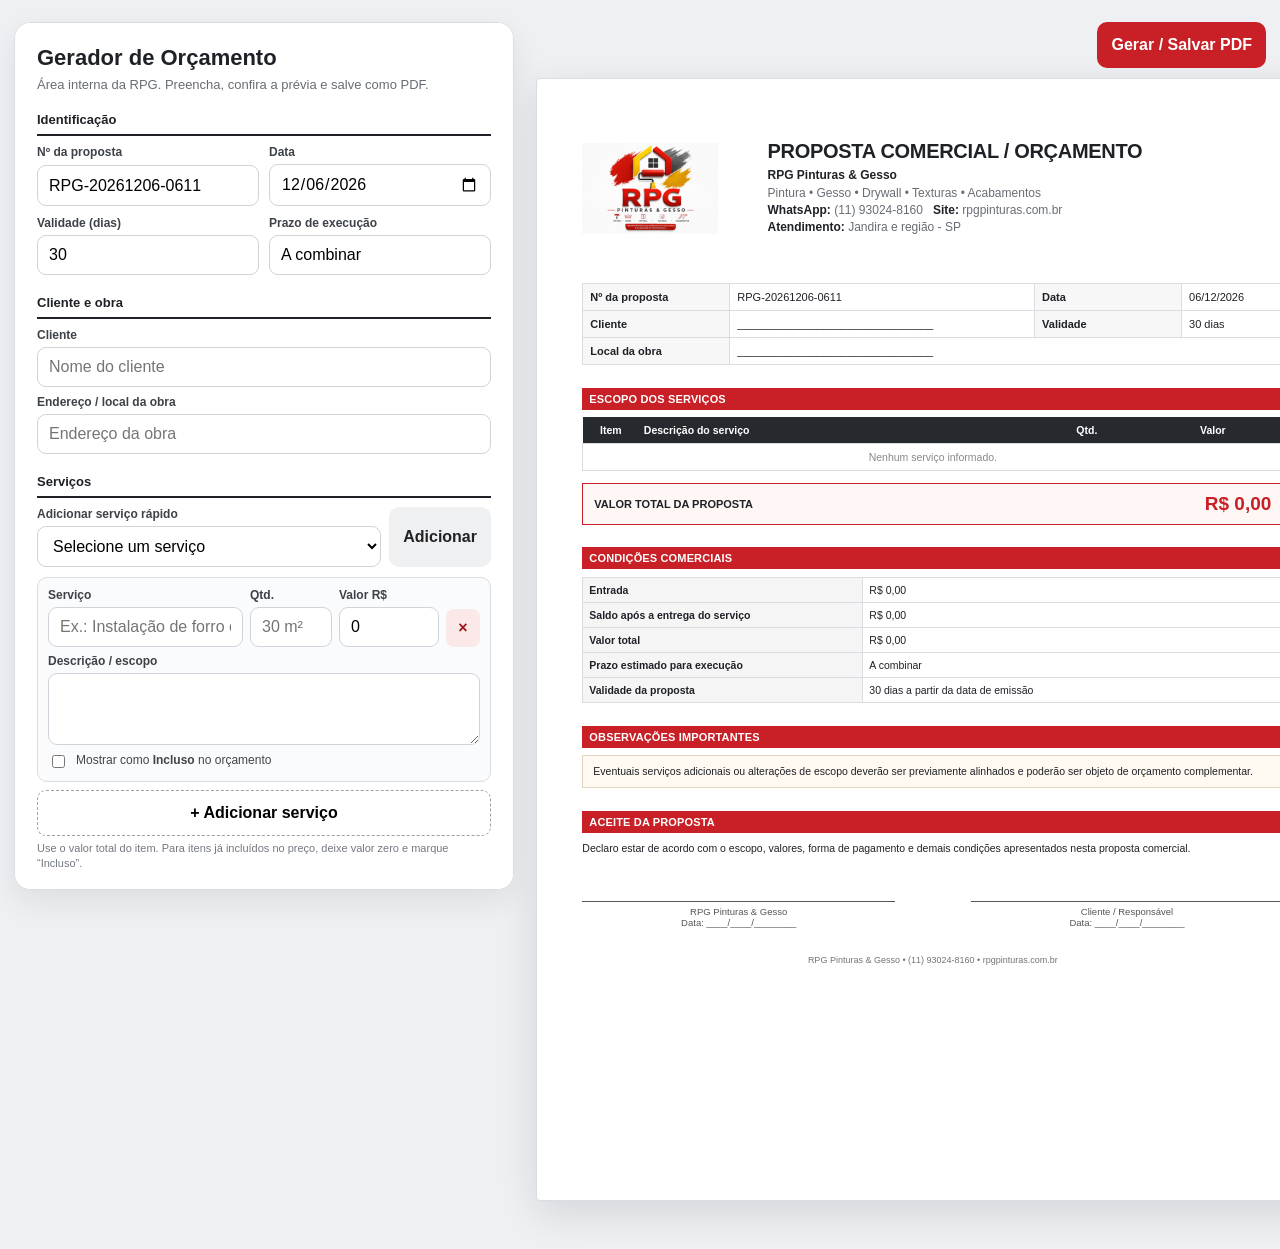
==== orcamento/index.html @ 657b467a "Add files via upload" ====
<!doctype html>
<html lang="pt-BR">
<head>
  <meta charset="utf-8" />
  <meta name="viewport" content="width=device-width, initial-scale=1" />
  <meta name="robots" content="noindex,nofollow,noarchive" />
  <meta name="theme-color" content="#111317" />
  <title>Gerador de Orçamento | RPG Pinturas & Gesso</title>
  <style>
    :root{--ink:#1e2126;--muted:#686d75;--line:#d9dde2;--soft:#f4f5f7;--red:#c82026;--red2:#a9161b;--paper:#fff;--bg:#eef0f3;--ok:#197542}
    *{box-sizing:border-box}body{margin:0;font-family:Arial,Helvetica,sans-serif;color:var(--ink);background:var(--bg)}
    button,input,textarea,select{font:inherit}input,select,textarea{font-size:16px}.app{width:min(1450px,calc(100% - 28px));margin:22px auto 48px;display:grid;grid-template-columns:minmax(360px,500px) minmax(620px,1fr);gap:22px;align-items:start}
    .panel,.paper{background:#fff;border:1px solid var(--line);border-radius:16px;box-shadow:0 12px 32px rgba(24,28,33,.08)}
    .panel{padding:22px;position:sticky;top:16px;max-height:calc(100vh - 32px);overflow:auto}.panel h1{font-size:22px;margin:0}.panel .subtitle{color:var(--muted);font-size:13px;margin:6px 0 18px}.section-title{font-weight:800;font-size:13px;margin:20px 0 9px;padding-bottom:7px;border-bottom:2px solid var(--ink)}
    .grid2{display:grid;grid-template-columns:1fr 1fr;gap:10px}.grid3{display:grid;grid-template-columns:1fr 1fr 1fr;gap:10px}.field{display:grid;gap:5px}.field label{font-size:12px;font-weight:800;color:#3d4248}.field input[readonly]{background:#f1f3f5;color:#4b5563;font-weight:800}.field input,.field textarea,.field select{width:100%;border:1px solid #cfd4da;border-radius:9px;padding:10px 11px;background:#fff;outline:none}.field input:focus,.field textarea:focus,.field select:focus{border-color:#8b9199;box-shadow:0 0 0 3px rgba(50,55,60,.08)}textarea{resize:vertical;min-height:72px}
    .service-editor{display:grid;gap:9px}.service-row{border:1px solid var(--line);border-radius:10px;padding:10px;background:#fafbfc}.service-top{display:grid;grid-template-columns:1fr 82px 100px 34px;gap:7px;align-items:end}.service-desc{margin-top:7px}.icon-btn{border:0;background:#fbe9ea;color:#9f151a;width:34px;height:38px;border-radius:8px;font-weight:900;cursor:pointer}.add-btn{margin-top:8px;border:1px dashed #9ba0a6;background:#fff;border-radius:9px;padding:12px;width:100%;min-height:46px;cursor:pointer;font-weight:800}.quick-service{display:grid;grid-template-columns:1fr auto;gap:8px;margin-bottom:10px}.quick-service .btn{min-height:46px}.check{display:flex;gap:8px;align-items:flex-start;margin-top:8px;font-size:12px;color:#444}.check input{margin-top:2px}
    .actions{display:grid;grid-template-columns:1fr 1fr;gap:8px;margin-top:18px}.btn{border:0;border-radius:10px;padding:12px 14px;min-height:46px;font-weight:800;cursor:pointer}.btn-primary{background:var(--red);color:#fff}.btn-secondary{background:#22262b;color:#fff}.btn-light{background:#eef0f2;color:#222}.btn:hover{filter:brightness(.96)}.status{font-size:12px;color:var(--ok);font-weight:700;margin-top:8px;min-height:16px}
    .paper-wrap{min-width:0}.paper-actions{display:flex;justify-content:flex-end;gap:8px;margin-bottom:10px;flex-wrap:wrap}.paper{width:210mm;min-height:297mm;margin:auto;padding:11mm 12mm 9mm;background:var(--paper);border-radius:4px;box-shadow:0 12px 38px rgba(24,28,33,.12);overflow:hidden}
    .quote-header{display:grid;grid-template-columns:42mm 1fr;gap:7mm;align-items:center}.quote-logo{width:36mm;height:36mm;object-fit:contain}.quote-title{font-size:20px;font-weight:900;letter-spacing:-.3px}.quote-company{font-size:12px;color:var(--muted);line-height:1.45;margin-top:4px}.quote-company b{color:var(--ink)}
    .meta{width:100%;border-collapse:collapse;margin-top:7mm;font-size:11px}.meta td{border:1px solid var(--line);padding:7px}.meta .label{font-weight:800;background:#f7f7f8;width:21%}
    .bar{background:var(--red);color:#fff;font-weight:900;font-size:11px;letter-spacing:.15px;padding:5px 7px;margin:6mm 0 2mm}.services{width:100%;border-collapse:collapse;font-size:10.5px}.services th{background:#26292d;color:#fff;padding:7px 5px;text-align:left}.services td{border:1px solid var(--line);padding:7px 5px;vertical-align:top}.services td:nth-child(1),.services th:nth-child(1){width:8%;text-align:center}.services td:nth-child(3),.services th:nth-child(3){width:16%;text-align:center}.services td:nth-child(4),.services th:nth-child(4){width:20%;text-align:center}.service-name{font-weight:800}.service-note{color:#50555c;margin-top:2px;line-height:1.35}.total-box{display:grid;grid-template-columns:1fr auto;align-items:center;margin-top:3mm;border:1.5px solid var(--red);background:#fff6f6;padding:9px 11px}.total-label{font-size:11px;font-weight:900}.total-value{font-size:19px;font-weight:900;color:var(--red)}
    .conditions{width:100%;border-collapse:collapse;font-size:10.5px}.conditions td{border:1px solid var(--line);padding:6px}.conditions td:first-child{font-weight:800;background:#f5f5f6;width:40%}.notice{border:1px solid #e4d5c0;background:#fff9f1;padding:8px 10px;font-size:10.5px;line-height:1.45}.notice p{margin:0 0 5px}.notice p:last-child{margin:0}.accept{font-size:10.5px;line-height:1.45}.signatures{display:grid;grid-template-columns:1fr 1fr;gap:20mm;margin-top:12mm;text-align:center;font-size:9.5px;color:#555}.sig-line{border-top:1px solid #555;padding-top:4px}.quote-footer{text-align:center;color:#70747a;font-size:9px;margin-top:7mm}
    .empty{color:#888}.money{text-align:right}.helper{font-size:11px;color:#737880;margin-top:5px;line-height:1.35}.danger{color:#a9161b}
    @media(max-width:1150px){.app{grid-template-columns:1fr}.panel{position:static;max-height:none}.paper-wrap{overflow:auto}.paper{margin-left:auto;margin-right:auto}}
    @media(max-width:620px){
      body{padding-bottom:78px}.app{width:min(100% - 12px,1450px);margin:6px auto 18px;gap:12px}.panel{padding:14px;border-radius:12px}.panel h1{font-size:20px}.panel .subtitle{margin-bottom:12px}
      .grid2,.grid3{grid-template-columns:1fr}.field input,.field textarea,.field select{min-height:46px;padding:11px 12px}.service-top{grid-template-columns:1fr 1fr}.service-top .field:first-child{grid-column:1/-1}.service-top .remove-wrap{grid-column:2;text-align:right}.icon-btn{min-width:46px;min-height:46px}.actions{grid-template-columns:1fr}.quick-service{grid-template-columns:1fr}
      .paper-actions{justify-content:stretch}.paper-actions .btn{flex:1}.paper-wrap{border-radius:12px;overflow:visible}.paper{width:100%;min-height:0;margin:0;padding:16px 12px;border-radius:12px;box-shadow:none}.quote-header{grid-template-columns:72px 1fr;gap:10px}.quote-logo{width:66px;height:66px}.quote-title{font-size:15px}.quote-company{font-size:9px}.meta{font-size:9px;margin-top:14px}.meta td{padding:5px}.bar{margin:14px 0 6px}.services{font-size:8.5px}.services th,.services td{padding:5px 3px}.total-box{padding:7px}.total-value{font-size:15px}.conditions,.notice,.accept{font-size:9px}.signatures{gap:18px;margin-top:24px}
      .mobile-dock{display:grid!important;grid-template-columns:1fr 1fr;gap:8px;position:fixed;left:0;right:0;bottom:0;padding:9px 10px;background:rgba(255,255,255,.97);border-top:1px solid var(--line);z-index:50;box-shadow:0 -8px 20px rgba(0,0,0,.08)}.mobile-dock .btn{min-height:50px}
    }
    .mobile-dock{display:none}
    @page{size:A4;margin:0}
    @media print{
      body{background:#fff}.app{display:block;width:auto;margin:0}.panel,.paper-actions,.mobile-dock{display:none!important}.paper-wrap{overflow:visible}.paper{box-shadow:none;border:0;border-radius:0;width:210mm;min-height:297mm;margin:0;padding:11mm 12mm 9mm;page-break-after:avoid}.bar{-webkit-print-color-adjust:exact;print-color-adjust:exact}.services th,.total-box,.notice,.meta .label,.conditions td:first-child{-webkit-print-color-adjust:exact;print-color-adjust:exact}
    }
  </style>
</head>
<body>
  <main class="app" id="quoteApp">
    <section class="panel" aria-label="Preenchimento do orçamento">
      <h1>Gerador de Orçamento</h1>
      <p class="subtitle">Área interna da RPG. Preencha, confira a prévia e salve como PDF.</p>

      <div class="section-title">Identificação</div>
      <div class="grid2">
        <div class="field"><label for="proposal">Nº da proposta</label><input id="proposal" type="text"></div>
        <div class="field"><label for="date">Data</label><input id="date" type="date"></div>
        <div class="field"><label for="validity">Validade (dias)</label><input id="validity" type="number" min="1" value="30"></div>
        <div class="field"><label for="deadline">Prazo de execução</label><input id="deadline" type="text" value="A combinar"></div>
      </div>

      <div class="section-title">Cliente e obra</div>
      <div class="field"><label for="client">Cliente</label><input id="client" type="text" placeholder="Nome do cliente"></div>
      <div class="field" style="margin-top:8px"><label for="location">Endereço / local da obra</label><input id="location" type="text" placeholder="Endereço da obra"></div>

      <div class="section-title">Serviços</div>
      <div class="quick-service">
        <div class="field">
          <label for="servicePreset">Adicionar serviço rápido</label>
          <select id="servicePreset">
            <option value="">Selecione um serviço</option>
            <option>Pintura residencial</option>
            <option>Pintura comercial</option>
            <option>Pintura interna</option>
            <option>Pintura externa</option>
            <option>Instalação de forro em Drywall</option>
            <option>Divisória em Drywall</option>
            <option>Forro de gesso</option>
            <option>Sanca de gesso</option>
            <option>Textura</option>
            <option>Grafiato</option>
            <option>Preparação / massa corrida</option>
            <option>Outro</option>
          </select>
        </div>
        <button type="button" class="btn btn-light" id="addPreset">Adicionar</button>
      </div>
      <div id="serviceEditor" class="service-editor"></div>
      <button type="button" class="add-btn" id="addService">+ Adicionar serviço</button>
      <p class="helper">Use o valor total do item. Para itens já incluídos no preço, deixe valor zero e marque “Incluso”.</p>

      <div class="section-title">Condições de pagamento</div>
      <div class="grid2">
        <div class="field"><label for="entry">Entrada (R$)</label><input id="entry" type="number" inputmode="decimal" step="0.01" min="0" value="1900"></div>
        <div class="field"><label for="balance">Saldo final (R$)</label><input id="balance" type="number" inputmode="decimal" step="0.01" min="0" value="0" readonly aria-readonly="true"></div>
      </div>
      <p class="helper">O valor total é calculado automaticamente pela soma dos serviços. O saldo final é recalculado automaticamente como <b>valor total − entrada</b>.</p>

      <div class="section-title">Observações</div>
      <label class="check"><input id="clientMaterials" type="checkbox" checked><span>Destacar que <b>massa corrida e tinta são de responsabilidade do cliente</b>.</span></label>
      <div class="field" style="margin-top:8px"><label for="extraNotes">Observação adicional</label><textarea id="extraNotes" placeholder="Opcional"></textarea></div>

      <div class="actions">
        <button type="button" class="btn btn-primary" id="generate">Atualizar orçamento</button>
        <button type="button" class="btn btn-secondary" id="printBtn">Gerar / Salvar PDF</button>
        <button type="button" class="btn btn-light" id="newQuote">Novo orçamento</button>
        <button type="button" class="btn btn-light" id="fillExample">Carregar exemplo</button>
        <button type="button" class="btn btn-light" id="shareBtn">Compartilhar resumo</button>
      </div>
      <div class="status" id="status" aria-live="polite"></div>
    </section>

    <section class="paper-wrap" aria-label="Prévia do orçamento">
      <div class="paper-actions">
        <button type="button" class="btn btn-primary" id="printTop">Gerar / Salvar PDF</button>
      </div>
      <article class="paper" id="paper">
        <header class="quote-header">
          <img src="logo-rpg.png" class="quote-logo" alt="Logo RPG Pinturas & Gesso">
          <div>
            <div class="quote-title">PROPOSTA COMERCIAL / ORÇAMENTO</div>
            <div class="quote-company"><b>RPG Pinturas &amp; Gesso</b><br>Pintura • Gesso • Drywall • Texturas • Acabamentos<br><b>WhatsApp:</b> (11) 93024-8160 &nbsp; <b>Site:</b> rpgpinturas.com.br<br><b>Atendimento:</b> Jandira e região - SP</div>
          </div>
        </header>

        <table class="meta">
          <tr><td class="label">Nº da proposta</td><td id="pProposal"></td><td class="label">Data</td><td id="pDate"></td></tr>
          <tr><td class="label">Cliente</td><td id="pClient"></td><td class="label">Validade</td><td id="pValidity"></td></tr>
          <tr><td class="label">Local da obra</td><td colspan="3" id="pLocation"></td></tr>
        </table>

        <div class="bar">ESCOPO DOS SERVIÇOS</div>
        <table class="services">
          <thead><tr><th>Item</th><th>Descrição do serviço</th><th>Qtd.</th><th>Valor</th></tr></thead>
          <tbody id="pServices"></tbody>
        </table>

        <div class="total-box"><div class="total-label">VALOR TOTAL DA PROPOSTA</div><div class="total-value" id="pTotal">R$ 0,00</div></div>

        <div class="bar">CONDIÇÕES COMERCIAIS</div>
        <table class="conditions">
          <tr><td>Entrada</td><td id="pEntry"></td></tr>
          <tr><td>Saldo após a entrega do serviço</td><td id="pBalance"></td></tr>
          <tr><td>Valor total</td><td id="pTotal2"></td></tr>
          <tr><td>Prazo estimado para execução</td><td id="pDeadline"></td></tr>
          <tr><td>Validade da proposta</td><td id="pValidity2"></td></tr>
        </table>

        <div class="bar">OBSERVAÇÕES IMPORTANTES</div>
        <div class="notice" id="pNotes"></div>

        <div class="bar">ACEITE DA PROPOSTA</div>
        <div class="accept">Declaro estar de acordo com o escopo, valores, forma de pagamento e demais condições apresentados nesta proposta comercial.</div>
        <div class="signatures">
          <div><div class="sig-line">RPG Pinturas &amp; Gesso</div><div>Data: ____/____/________</div></div>
          <div><div class="sig-line">Cliente / Responsável</div><div>Data: ____/____/________</div></div>
        </div>
        <div class="quote-footer">RPG Pinturas &amp; Gesso • (11) 93024-8160 • rpgpinturas.com.br</div>
      </article>
    </section>
  </main>

  <div class="mobile-dock" aria-label="Ações rápidas no celular">
    <button type="button" class="btn btn-primary" id="mobilePreview">Ver orçamento</button>
    <button type="button" class="btn btn-secondary" id="mobilePdf">Salvar PDF</button>
  </div>

  <script>
    (()=>{
      const app=document.getElementById('quoteApp');
      const $=id=>document.getElementById(id);
      const serviceEditor=$('serviceEditor');
      let serviceId=0;
      const brl=v=>new Intl.NumberFormat('pt-BR',{style:'currency',currency:'BRL'}).format(Number(v)||0);
      const formatDate=value=>{if(!value)return '—';const [y,m,d]=value.split('-');return `${d}/${m}/${y}`};
      const esc=s=>String(s??'').replace(/[&<>"]/g,c=>({'&':'&amp;','<':'&lt;','>':'&gt;','"':'&quot;'}[c]));
      const makeProposal=()=>{const d=new Date();const p=n=>String(n).padStart(2,'0');return `RPG-${d.getFullYear()}${p(d.getMonth()+1)}${p(d.getDate())}-${p(d.getHours())}${p(d.getMinutes())}`};
      const today=()=>{const d=new Date();const p=n=>String(n).padStart(2,'0');return `${d.getFullYear()}-${p(d.getMonth()+1)}-${p(d.getDate())}`};

      function addService(data={}){
        const id=++serviceId;
        const row=document.createElement('div'); row.className='service-row'; row.dataset.id=id;
        row.innerHTML=`<div class="service-top">
          <div class="field"><label>Serviço</label><input class="s-name" value="${esc(data.name||'')}" placeholder="Ex.: Instalação de forro em Drywall"></div>
          <div class="field"><label>Qtd.</label><input class="s-qty" value="${esc(data.qty||'')}" placeholder="30 m²"></div>
          <div class="field"><label>Valor R$</label><input class="s-value" type="number" inputmode="decimal" min="0" step="0.01" value="${Number(data.value)||0}"></div>
          <div class="remove-wrap"><button type="button" class="icon-btn remove" title="Remover item">×</button></div>
        </div>
        <div class="field service-desc"><label>Descrição / escopo</label><textarea class="s-desc" rows="2">${esc(data.desc||'')}</textarea></div>
        <label class="check"><input type="checkbox" class="s-included" ${data.included?'checked':''}><span>Mostrar como <b>Incluso</b> no orçamento</span></label>`;
        row.querySelector('.remove').addEventListener('click',()=>{row.remove();updatePreview()});
        row.querySelectorAll('input,textarea').forEach(el=>el.addEventListener('input',updatePreview));
        row.querySelector('.s-included').addEventListener('change',updatePreview);
        serviceEditor.appendChild(row);
        updatePreview();
      }

      function services(){return [...serviceEditor.querySelectorAll('.service-row')].map(row=>({
        name:row.querySelector('.s-name').value.trim(), qty:row.querySelector('.s-qty').value.trim(),
        value:Number(row.querySelector('.s-value').value)||0, desc:row.querySelector('.s-desc').value.trim(), included:row.querySelector('.s-included').checked
      }))}

      function recalcFinancials(){
        const serviceTotal=services().reduce((sum,s)=>sum+(s.included?0:Math.max(0,Number(s.value)||0)),0);
        const entry=Math.max(0,Number($('entry').value)||0);
        const balance=Math.max(0,serviceTotal-entry);
        $('balance').value=balance.toFixed(2);
        return {serviceTotal,entry,balance};
      }

      function updatePreview(){
        $('pProposal').textContent=$('proposal').value.trim()||'—'; $('pDate').textContent=formatDate($('date').value);
        $('pClient').textContent=$('client').value.trim()||'________________________________';
        $('pLocation').textContent=$('location').value.trim()||'________________________________';
        const validity=Math.max(1,Number($('validity').value)||30); $('pValidity').textContent=`${validity} dias`; $('pValidity2').textContent=`${validity} dias a partir da data de emissão`;
        $('pDeadline').textContent=$('deadline').value.trim()||'A combinar';
        const rows=services().filter(s=>s.name||s.desc||s.qty||s.value||s.included);
        $('pServices').innerHTML=rows.length?rows.map((s,i)=>`<tr><td>${i+1}</td><td><div class="service-name">${esc(s.name||'Serviço')}</div>${s.desc?`<div class="service-note">${esc(s.desc)}</div>`:''}</td><td>${esc(s.qty||'—')}</td><td>${s.included?'Incluso':brl(s.value)}</td></tr>`).join(''):`<tr><td colspan="4" class="empty">Nenhum serviço informado.</td></tr>`;
        const {serviceTotal:total,entry,balance}=recalcFinancials();
        $('pEntry').textContent=brl(entry); $('pBalance').textContent=brl(balance); $('pTotal').textContent=brl(total); $('pTotal2').textContent=brl(total);
        const notes=[];
        if($('clientMaterials').checked){notes.push('<p><b>Materiais de responsabilidade do cliente:</b> massa corrida e tinta.</p>');notes.push('<p>Os demais serviços e materiais necessários para a execução do escopo descrito nesta proposta estão inclusos, <b>exceto massa corrida e tinta</b>.</p>')}
        const extra=$('extraNotes').value.trim(); if(extra)notes.push(`<p>${esc(extra)}</p>`);
        notes.push('<p>Eventuais serviços adicionais ou alterações de escopo deverão ser previamente alinhados e poderão ser objeto de orçamento complementar.</p>');
        $('pNotes').innerHTML=notes.join('');
      }

      function example(){
        serviceEditor.innerHTML=''; serviceId=0;
        addService({name:'Instalação de forro em Drywall',qty:'30 m²',value:3900,desc:'Execução com estrutura metálica, placas, fita e parafusos, conforme área informada.'});
        addService({name:'Amaciamento e pintura do forro',qty:'Incluso',value:0,desc:'Aplicação de massa, acabamento liso e 2 demãos de tinta.',included:true});
        addService({name:'Pintura externa',qty:'Incluso',value:0,desc:'Preparação da superfície e acabamento final.',included:true});
        $('entry').value='0';$('balance').value='0';$('deadline').value='A combinar';$('validity').value='30';$('clientMaterials').checked=true;updatePreview();
      }
      function reset(){
        $('proposal').value=makeProposal();$('date').value=today();$('validity').value='30';$('deadline').value='A combinar';$('client').value='';$('location').value='';$('entry').value='0';$('balance').value='0';$('extraNotes').value='';$('clientMaterials').checked=false;serviceEditor.innerHTML='';serviceId=0;addService();updatePreview();$('status').textContent='Novo orçamento iniciado.';
      }
      function printQuote(){
        updatePreview();
        $('status').textContent='Na próxima tela, escolha “Salvar como PDF” ou a opção de impressão do celular.';
        setTimeout(()=>window.print(),80);
      }

      function addPresetService(){
        const name=$('servicePreset').value;
        if(!name)return;
        const presets={
          'Pintura residencial':'Preparação da superfície e pintura residencial conforme escopo da visita.',
          'Pintura comercial':'Preparação da superfície e pintura de ambiente comercial conforme escopo da visita.',
          'Pintura interna':'Preparação das superfícies e pintura interna com acabamento final.',
          'Pintura externa':'Preparação da superfície e execução da pintura externa.',
          'Instalação de forro em Drywall':'Execução com estrutura metálica, placas, fita e parafusos.',
          'Divisória em Drywall':'Montagem de estrutura, placas e tratamento das juntas.',
          'Forro de gesso':'Execução de forro em gesso conforme medidas e condições da obra.',
          'Sanca de gesso':'Execução de sanca de gesso conforme modelo e medidas definidas.',
          'Textura':'Preparação e aplicação de textura conforme acabamento escolhido.',
          'Grafiato':'Preparação e aplicação de grafiato conforme acabamento escolhido.',
          'Preparação / massa corrida':'Preparação da superfície, correções e aplicação de massa corrida.',
          'Outro':''
        };
        addService({name,desc:presets[name]||''});
        $('servicePreset').value='';
        updatePreview();
        const rows=serviceEditor.querySelectorAll('.service-row');
        const last=rows[rows.length-1];
        if(last)last.querySelector('.s-qty')?.focus();
      }

      function shareSummary(){
        updatePreview();
        const client=$('client').value.trim()||'Cliente';
        const {serviceTotal:total,entry,balance}=recalcFinancials();
        const text=`RPG Pinturas & Gesso\nProposta: ${$('proposal').value}\nCliente: ${client}\nValor total: ${brl(total)}\nEntrada: ${brl(entry)}\nSaldo final: ${brl(balance)}\n\nSalve o PDF completo pelo botão “Salvar PDF”.`;
        if(navigator.share){
          navigator.share({title:'Orçamento RPG Pinturas & Gesso',text}).catch(()=>{});
        }else{
          $('status').textContent='Compartilhamento direto não disponível neste navegador. Use “Salvar PDF” e envie o arquivo pelo WhatsApp.';
        }
      }

      $('addService').addEventListener('click',()=>addService());
      $('addPreset').addEventListener('click',addPresetService);
      $('servicePreset').addEventListener('change',()=>{ if($('servicePreset').value) addPresetService(); });
      $('generate').addEventListener('click',()=>{updatePreview();$('status').textContent='Orçamento atualizado na prévia.';document.getElementById('paper').scrollIntoView({behavior:'smooth',block:'start'})});
      $('printBtn').addEventListener('click',printQuote);$('printTop').addEventListener('click',printQuote);$('mobilePdf').addEventListener('click',printQuote);
      $('mobilePreview').addEventListener('click',()=>{updatePreview();document.getElementById('paper').scrollIntoView({behavior:'smooth',block:'start'})});
      $('shareBtn').addEventListener('click',shareSummary);
      $('newQuote').addEventListener('click',reset);$('fillExample').addEventListener('click',example);
      ['proposal','date','validity','deadline','client','location','entry','balance','extraNotes'].forEach(id=>$(id).addEventListener('input',updatePreview));$('clientMaterials').addEventListener('change',updatePreview);
      reset();$('status').textContent='Preencha os dados para criar um novo orçamento.';
    })();
  </script>
</body>
</html>
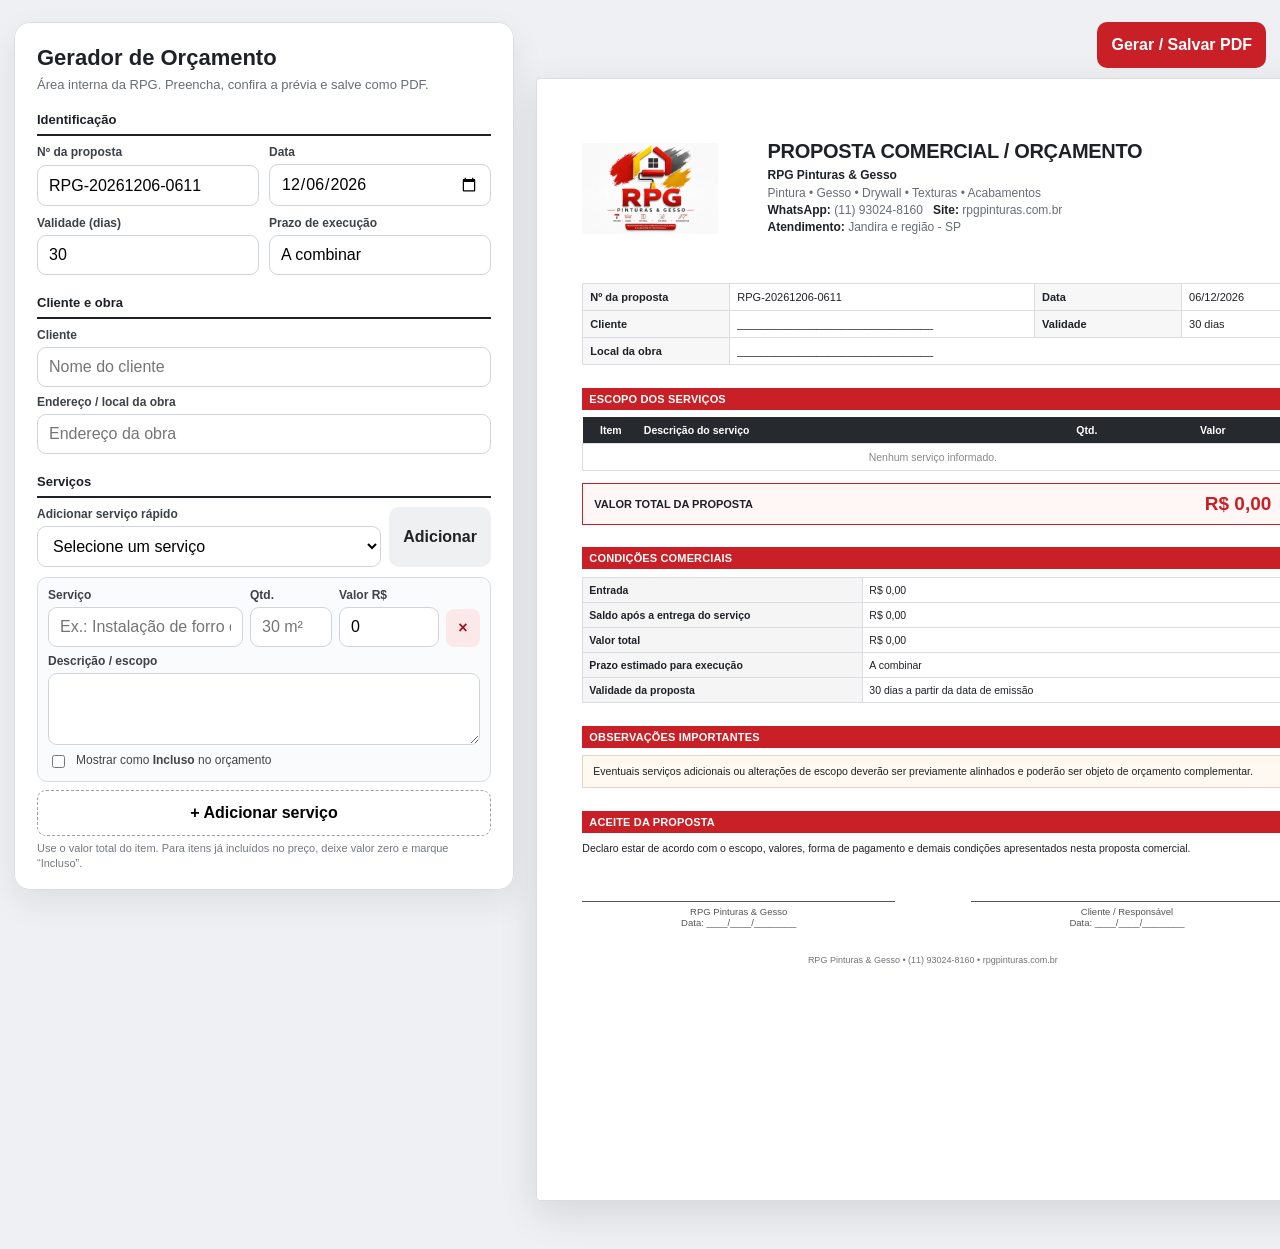
==== commit e011e1a6: "Add files via upload" ====
--- a/orcamento/index.html
+++ b/orcamento/index.html
@@ -31,7 +31,13 @@
     .mobile-dock{display:none}
     @page{size:A4;margin:0}
     @media print{
-      body{background:#fff}.app{display:block;width:auto;margin:0}.panel,.paper-actions,.mobile-dock{display:none!important}.paper-wrap{overflow:visible}.paper{box-shadow:none;border:0;border-radius:0;width:210mm;min-height:297mm;margin:0;padding:11mm 12mm 9mm;page-break-after:avoid}.bar{-webkit-print-color-adjust:exact;print-color-adjust:exact}.services th,.total-box,.notice,.meta .label,.conditions td:first-child{-webkit-print-color-adjust:exact;print-color-adjust:exact}
+      html,body{margin:0!important;padding:0!important;background:#fff!important}
+      body *{visibility:hidden!important}
+      .paper-wrap,.paper-wrap *{visibility:visible!important}
+      .paper-wrap{position:absolute;left:0;top:0;width:100%;margin:0!important;padding:0!important;overflow:visible!important}
+      .paper-actions,.mobile-dock{display:none!important}
+      .paper{box-sizing:border-box;box-shadow:none!important;border:0!important;border-radius:0!important;width:210mm!important;min-height:0!important;height:auto!important;margin:0!important;padding:10mm 12mm 8mm!important;overflow:visible!important;break-after:auto!important;page-break-after:auto!important}
+      .bar,.services th,.total-box,.notice,.meta .label,.conditions td:first-child{-webkit-print-color-adjust:exact;print-color-adjust:exact}
     }
   </style>
 </head>
@@ -227,8 +233,14 @@
       }
       function printQuote(){
         updatePreview();
-        $('status').textContent='Na próxima tela, escolha “Salvar como PDF” ou a opção de impressão do celular.';
-        setTimeout(()=>window.print(),80);
+        const filled=services().filter(s=>s.name||s.desc||s.qty||s.value||s.included);
+        const total=filled.reduce((sum,s)=>sum+(s.included?0:Math.max(0,Number(s.value)||0)),0);
+        if(!filled.length || total<=0){
+          $('status').textContent='Informe pelo menos um serviço com valor antes de gerar o PDF.';
+          return;
+        }
+        $('status').textContent='Abrindo a prévia. Escolha “Salvar como PDF” no celular ou computador.';
+        requestAnimationFrame(()=>requestAnimationFrame(()=>window.print()));
       }
 
       function addPresetService(){
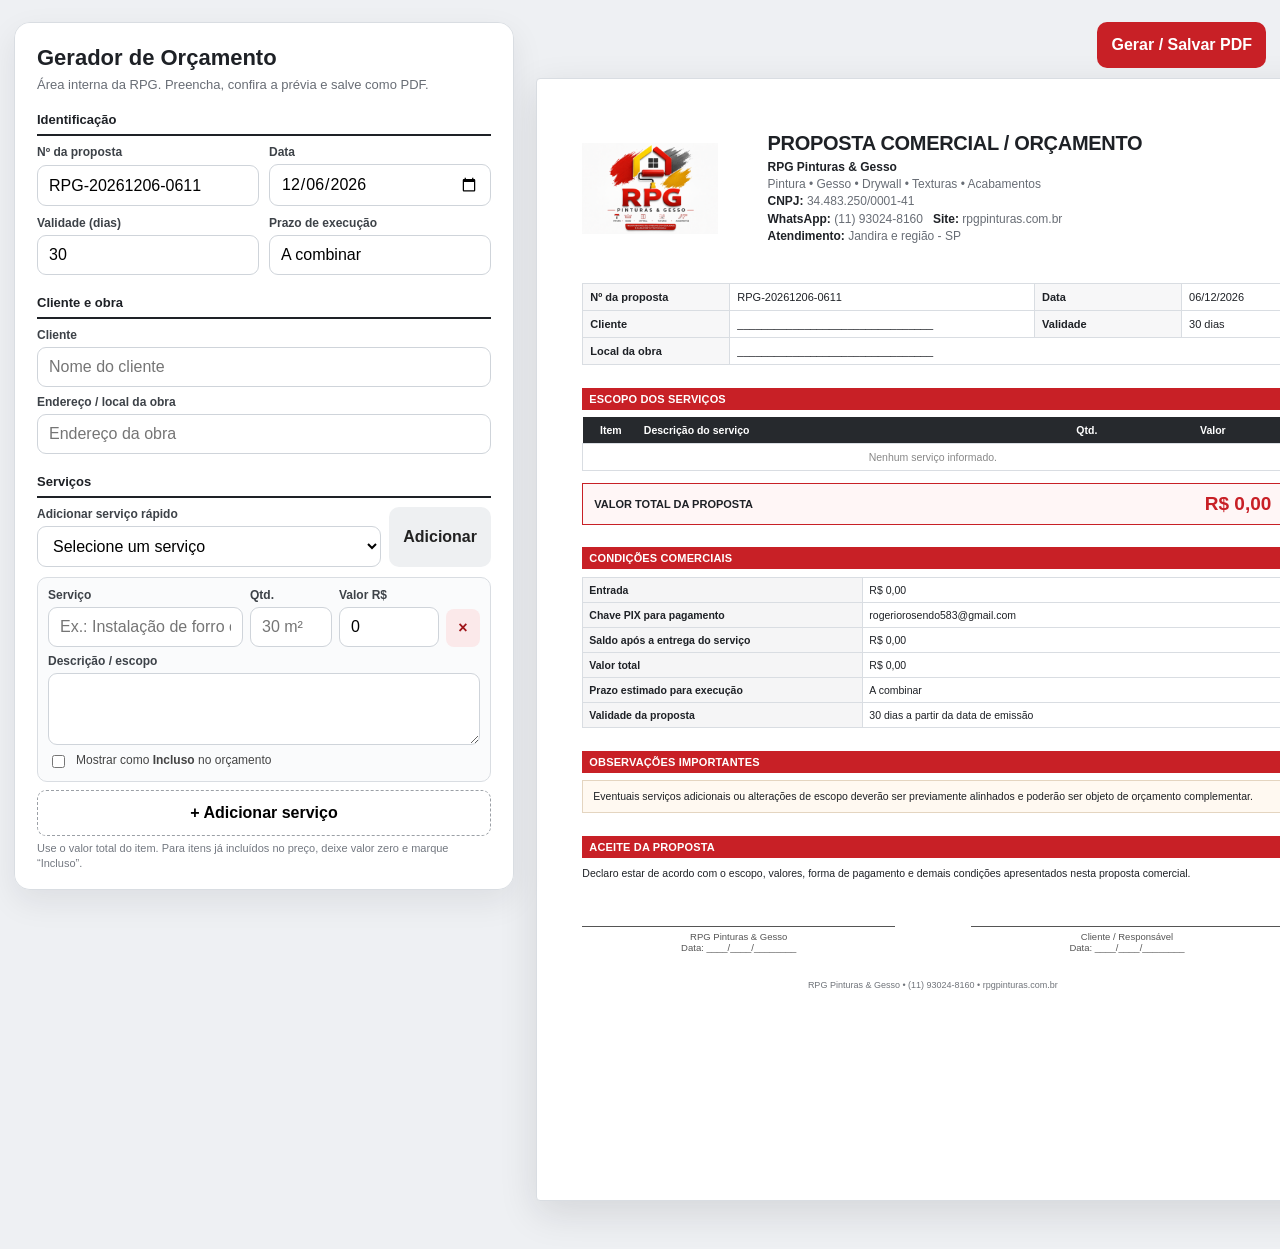
==== commit 0869ea63: "Add files via upload" ====
--- a/orcamento/index.html
+++ b/orcamento/index.html
@@ -115,7 +115,7 @@
           <img src="logo-rpg.png" class="quote-logo" alt="Logo RPG Pinturas & Gesso">
           <div>
             <div class="quote-title">PROPOSTA COMERCIAL / ORÇAMENTO</div>
-            <div class="quote-company"><b>RPG Pinturas &amp; Gesso</b><br>Pintura • Gesso • Drywall • Texturas • Acabamentos<br><b>WhatsApp:</b> (11) 93024-8160 &nbsp; <b>Site:</b> rpgpinturas.com.br<br><b>Atendimento:</b> Jandira e região - SP</div>
+            <div class="quote-company"><b>RPG Pinturas &amp; Gesso</b><br>Pintura • Gesso • Drywall • Texturas • Acabamentos<br><b>CNPJ:</b> 34.483.250/0001-41<br><b>WhatsApp:</b> (11) 93024-8160 &nbsp; <b>Site:</b> rpgpinturas.com.br<br><b>Atendimento:</b> Jandira e região - SP</div>
           </div>
         </header>
 
@@ -136,6 +136,7 @@
         <div class="bar">CONDIÇÕES COMERCIAIS</div>
         <table class="conditions">
           <tr><td>Entrada</td><td id="pEntry"></td></tr>
+          <tr><td>Chave PIX para pagamento</td><td>rogeriorosendo583@gmail.com</td></tr>
           <tr><td>Saldo após a entrega do serviço</td><td id="pBalance"></td></tr>
           <tr><td>Valor total</td><td id="pTotal2"></td></tr>
           <tr><td>Prazo estimado para execução</td><td id="pDeadline"></td></tr>
@@ -272,7 +273,7 @@
         updatePreview();
         const client=$('client').value.trim()||'Cliente';
         const {serviceTotal:total,entry,balance}=recalcFinancials();
-        const text=`RPG Pinturas & Gesso\nProposta: ${$('proposal').value}\nCliente: ${client}\nValor total: ${brl(total)}\nEntrada: ${brl(entry)}\nSaldo final: ${brl(balance)}\n\nSalve o PDF completo pelo botão “Salvar PDF”.`;
+        const text=`RPG Pinturas & Gesso\nCNPJ: 34.483.250/0001-41\nProposta: ${$('proposal').value}\nCliente: ${client}\nValor total: ${brl(total)}\nEntrada: ${brl(entry)}\nSaldo final: ${brl(balance)}\nPIX: rogeriorosendo583@gmail.com\n\nSalve o PDF completo pelo botão “Salvar PDF”.`;
         if(navigator.share){
           navigator.share({title:'Orçamento RPG Pinturas & Gesso',text}).catch(()=>{});
         }else{
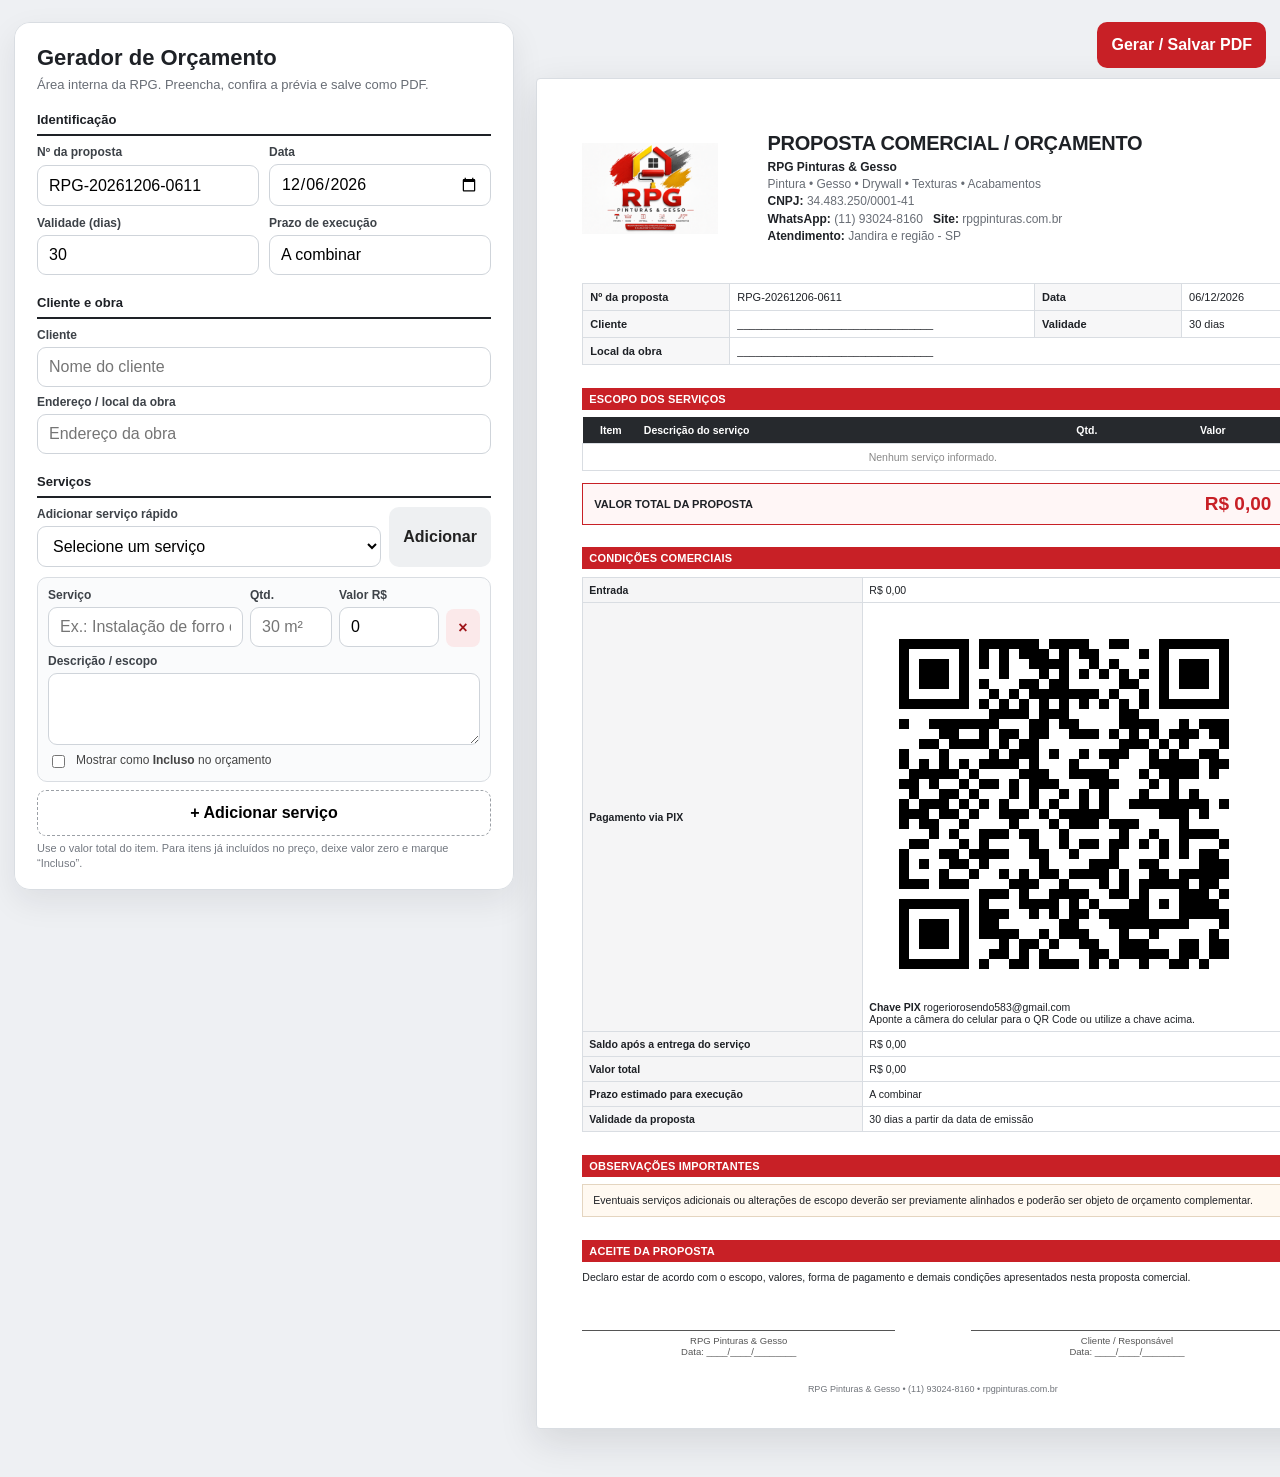
==== commit 617a85f2: "Add files via upload" ====
--- a/orcamento/index.html
+++ b/orcamento/index.html
@@ -25,7 +25,7 @@
     @media(max-width:620px){
       body{padding-bottom:78px}.app{width:min(100% - 12px,1450px);margin:6px auto 18px;gap:12px}.panel{padding:14px;border-radius:12px}.panel h1{font-size:20px}.panel .subtitle{margin-bottom:12px}
       .grid2,.grid3{grid-template-columns:1fr}.field input,.field textarea,.field select{min-height:46px;padding:11px 12px}.service-top{grid-template-columns:1fr 1fr}.service-top .field:first-child{grid-column:1/-1}.service-top .remove-wrap{grid-column:2;text-align:right}.icon-btn{min-width:46px;min-height:46px}.actions{grid-template-columns:1fr}.quick-service{grid-template-columns:1fr}
-      .paper-actions{justify-content:stretch}.paper-actions .btn{flex:1}.paper-wrap{border-radius:12px;overflow:visible}.paper{width:100%;min-height:0;margin:0;padding:16px 12px;border-radius:12px;box-shadow:none}.quote-header{grid-template-columns:72px 1fr;gap:10px}.quote-logo{width:66px;height:66px}.quote-title{font-size:15px}.quote-company{font-size:9px}.meta{font-size:9px;margin-top:14px}.meta td{padding:5px}.bar{margin:14px 0 6px}.services{font-size:8.5px}.services th,.services td{padding:5px 3px}.total-box{padding:7px}.total-value{font-size:15px}.conditions,.notice,.accept{font-size:9px}.signatures{gap:18px;margin-top:24px}
+      .paper-actions{justify-content:stretch}.paper-actions .btn{flex:1}.paper-wrap{border-radius:12px;overflow:visible}.paper{width:100%;min-height:0;margin:0;padding:16px 12px;border-radius:12px;box-shadow:none}.quote-header{grid-template-columns:72px 1fr;gap:10px}.quote-logo{width:66px;height:66px}.quote-title{font-size:15px}.quote-company{font-size:9px}.meta{font-size:9px;margin-top:14px}.meta td{padding:5px}.bar{margin:14px 0 6px}.services{font-size:8.5px}.services th,.services td{padding:5px 3px}.total-box{padding:7px}.total-value{font-size:15px}.conditions,.notice,.accept{font-size:9px}.pix-payment{align-items:flex-start}.pix-payment img{width:68px;height:68px}.pix-details{font-size:8.5px}.signatures{gap:18px;margin-top:24px}
       .mobile-dock{display:grid!important;grid-template-columns:1fr 1fr;gap:8px;position:fixed;left:0;right:0;bottom:0;padding:9px 10px;background:rgba(255,255,255,.97);border-top:1px solid var(--line);z-index:50;box-shadow:0 -8px 20px rgba(0,0,0,.08)}.mobile-dock .btn{min-height:50px}
     }
     .mobile-dock{display:none}
@@ -136,7 +136,16 @@
         <div class="bar">CONDIÇÕES COMERCIAIS</div>
         <table class="conditions">
           <tr><td>Entrada</td><td id="pEntry"></td></tr>
-          <tr><td>Chave PIX para pagamento</td><td>rogeriorosendo583@gmail.com</td></tr>
+          <tr><td>Pagamento via PIX</td><td>
+            <div class="pix-payment">
+              <img src="pix-qrcode.png" alt="QR Code da chave PIX RPG Pinturas &amp; Gesso">
+              <div class="pix-details">
+                <b>Chave PIX</b>
+                rogeriorosendo583@gmail.com
+                <div class="pix-hint">Aponte a câmera do celular para o QR Code ou utilize a chave acima.</div>
+              </div>
+            </div>
+          </td></tr>
           <tr><td>Saldo após a entrega do serviço</td><td id="pBalance"></td></tr>
           <tr><td>Valor total</td><td id="pTotal2"></td></tr>
           <tr><td>Prazo estimado para execução</td><td id="pDeadline"></td></tr>
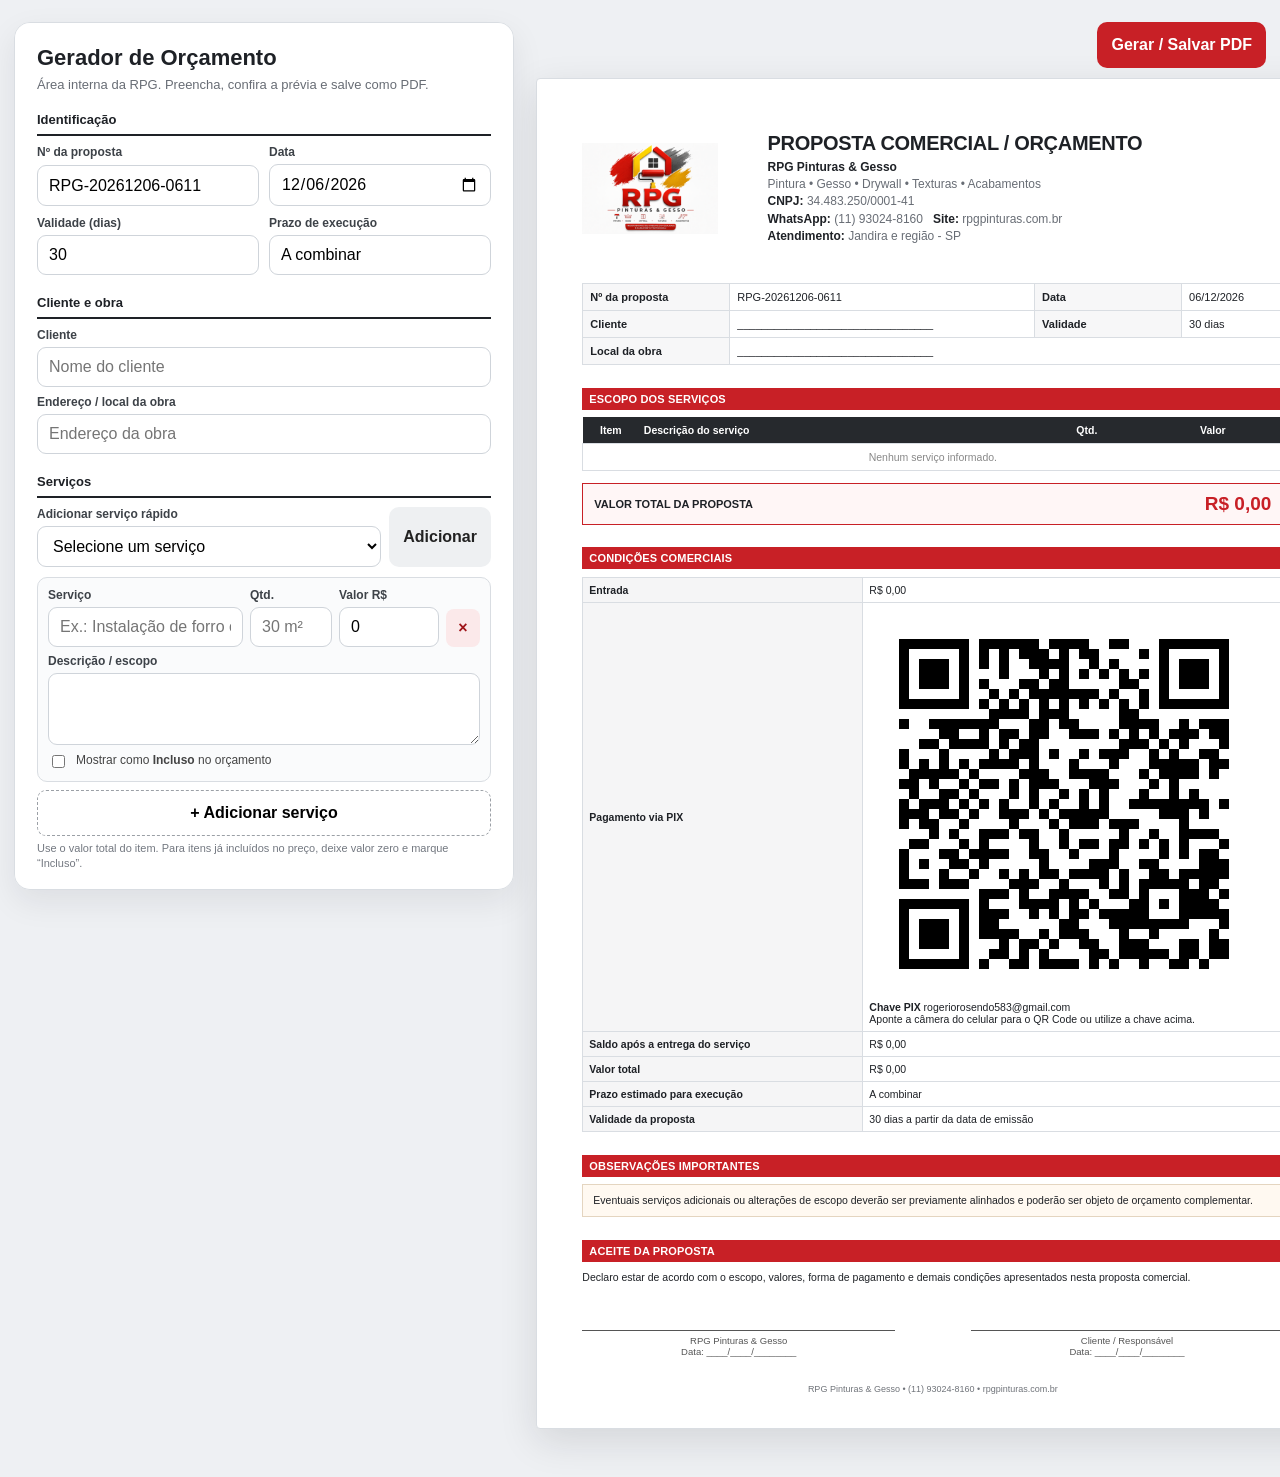
==== commit 8091c24e: "Add files via upload" ====
--- a/orcamento/index.html
+++ b/orcamento/index.html
@@ -25,7 +25,7 @@
     @media(max-width:620px){
       body{padding-bottom:78px}.app{width:min(100% - 12px,1450px);margin:6px auto 18px;gap:12px}.panel{padding:14px;border-radius:12px}.panel h1{font-size:20px}.panel .subtitle{margin-bottom:12px}
       .grid2,.grid3{grid-template-columns:1fr}.field input,.field textarea,.field select{min-height:46px;padding:11px 12px}.service-top{grid-template-columns:1fr 1fr}.service-top .field:first-child{grid-column:1/-1}.service-top .remove-wrap{grid-column:2;text-align:right}.icon-btn{min-width:46px;min-height:46px}.actions{grid-template-columns:1fr}.quick-service{grid-template-columns:1fr}
-      .paper-actions{justify-content:stretch}.paper-actions .btn{flex:1}.paper-wrap{border-radius:12px;overflow:visible}.paper{width:100%;min-height:0;margin:0;padding:16px 12px;border-radius:12px;box-shadow:none}.quote-header{grid-template-columns:72px 1fr;gap:10px}.quote-logo{width:66px;height:66px}.quote-title{font-size:15px}.quote-company{font-size:9px}.meta{font-size:9px;margin-top:14px}.meta td{padding:5px}.bar{margin:14px 0 6px}.services{font-size:8.5px}.services th,.services td{padding:5px 3px}.total-box{padding:7px}.total-value{font-size:15px}.conditions,.notice,.accept{font-size:9px}.pix-payment{align-items:flex-start}.pix-payment img{width:68px;height:68px}.pix-details{font-size:8.5px}.signatures{gap:18px;margin-top:24px}
+      .paper-actions{justify-content:stretch}.paper-actions .btn{flex:1}.paper-wrap{border-radius:12px;overflow:visible}.paper{width:100%;min-height:0;margin:0;padding:16px 12px;border-radius:12px;box-shadow:none}.quote-header{grid-template-columns:72px 1fr;gap:10px}.quote-logo{width:66px;height:66px}.quote-title{font-size:15px}.quote-company{font-size:9px}.meta{font-size:9px;margin-top:14px}.meta td{padding:5px}.bar{margin:14px 0 6px}.services{font-size:8.5px}.services th,.services td{padding:5px 3px}.total-box{padding:7px}.total-value{font-size:15px}.conditions,.notice,.accept{font-size:9px}.pix-payment{align-items:flex-start}.pix-payment img{width:20mm;height:20mm}.pix-details{font-size:8.5px}.signatures{gap:18px;margin-top:24px}
       .mobile-dock{display:grid!important;grid-template-columns:1fr 1fr;gap:8px;position:fixed;left:0;right:0;bottom:0;padding:9px 10px;background:rgba(255,255,255,.97);border-top:1px solid var(--line);z-index:50;box-shadow:0 -8px 20px rgba(0,0,0,.08)}.mobile-dock .btn{min-height:50px}
     }
     .mobile-dock{display:none}
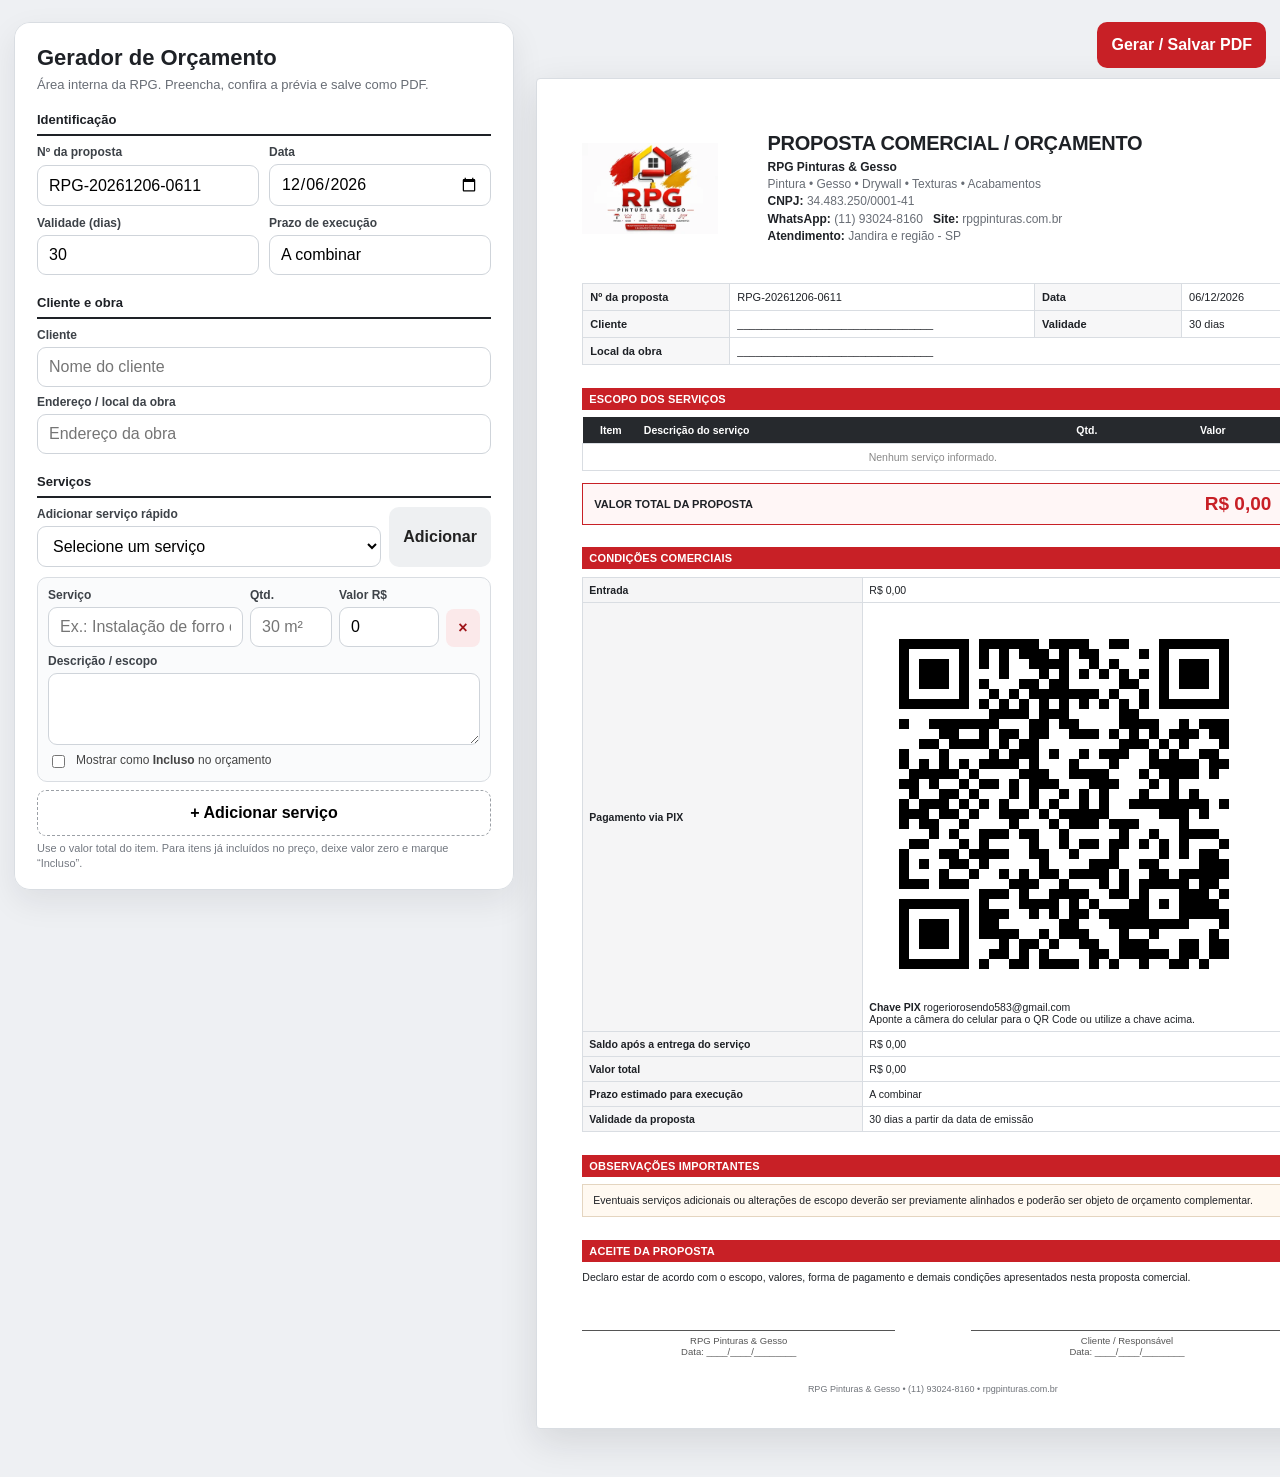
==== commit b92ab062: "Add files via upload" ====
--- a/orcamento/index.html
+++ b/orcamento/index.html
@@ -112,7 +112,7 @@
       </div>
       <article class="paper" id="paper">
         <header class="quote-header">
-          <img src="logo-rpg.png" class="quote-logo" alt="Logo RPG Pinturas & Gesso">
+          <img src="logo-rpg.webp" class="quote-logo" alt="Logo RPG Pinturas & Gesso">
           <div>
             <div class="quote-title">PROPOSTA COMERCIAL / ORÇAMENTO</div>
             <div class="quote-company"><b>RPG Pinturas &amp; Gesso</b><br>Pintura • Gesso • Drywall • Texturas • Acabamentos<br><b>CNPJ:</b> 34.483.250/0001-41<br><b>WhatsApp:</b> (11) 93024-8160 &nbsp; <b>Site:</b> rpgpinturas.com.br<br><b>Atendimento:</b> Jandira e região - SP</div>
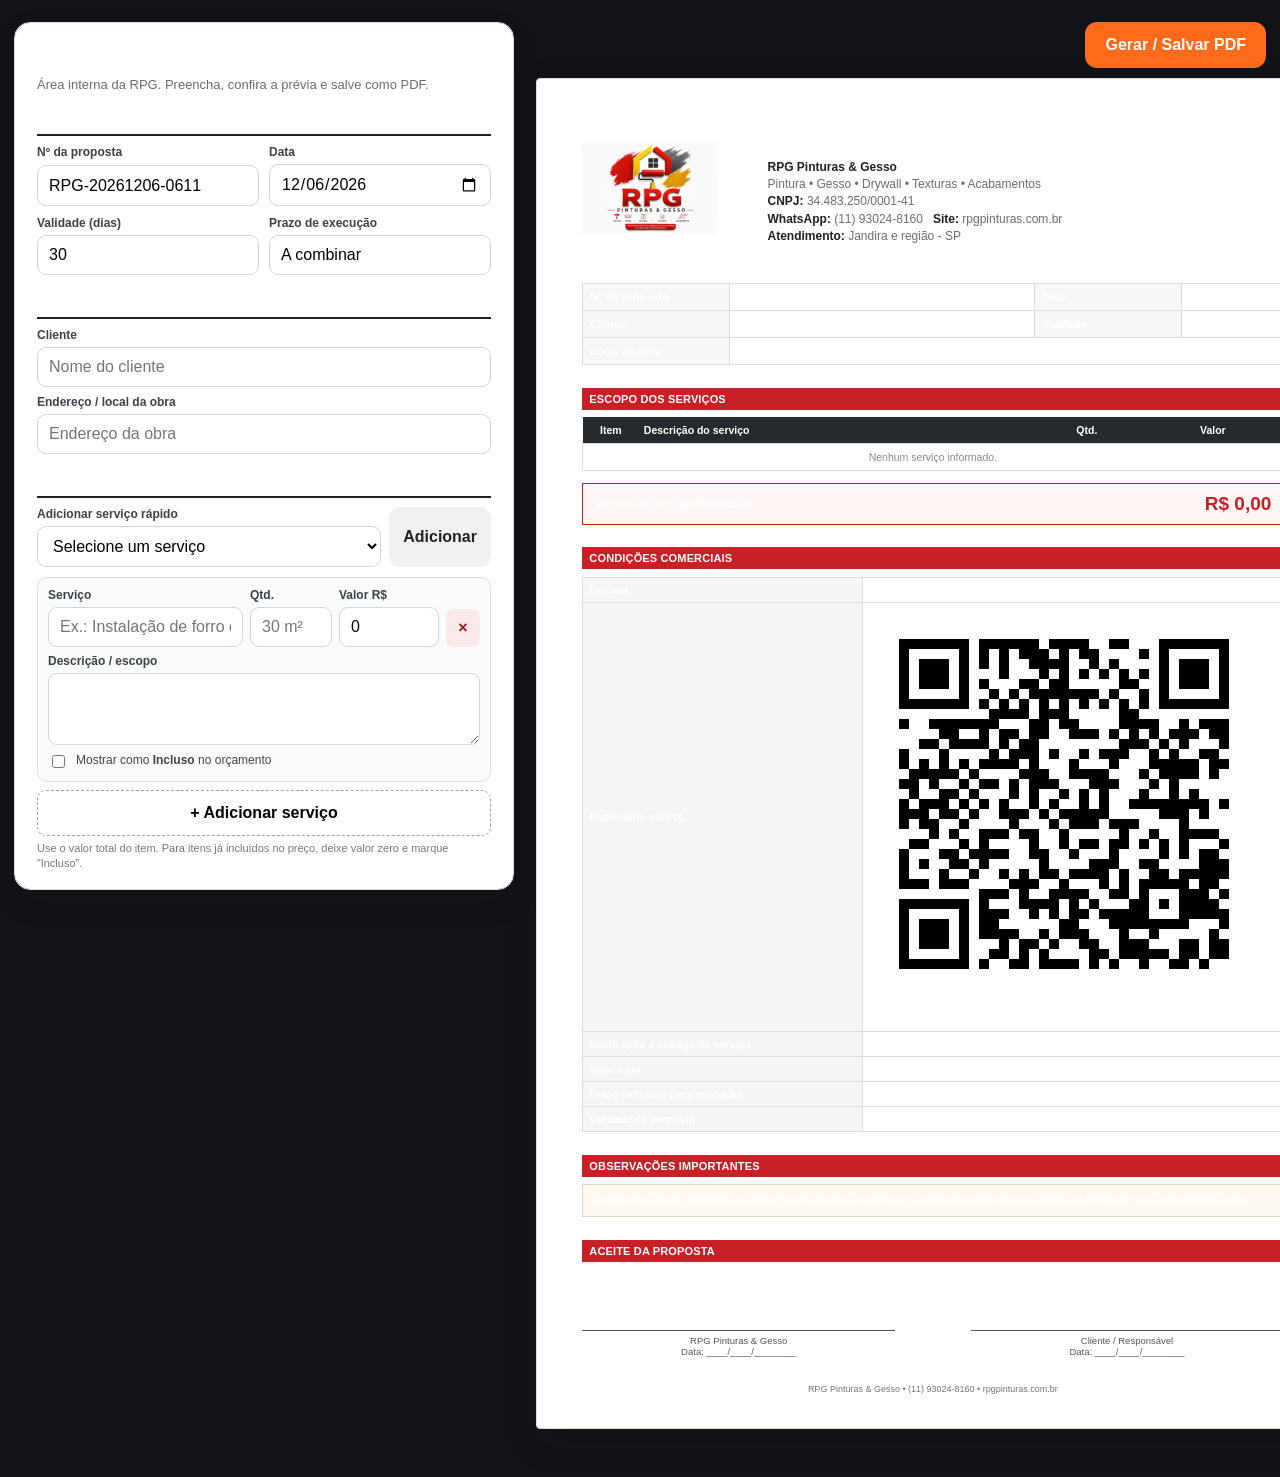
==== commit ecbad74f: "Add files via upload" ====
--- a/orcamento/index.html
+++ b/orcamento/index.html
@@ -40,6 +40,25 @@
       .bar,.services th,.total-box,.notice,.meta .label,.conditions td:first-child{-webkit-print-color-adjust:exact;print-color-adjust:exact}
     }
   </style>
+<!--critical-inline-->
+<style>
+html{background:#111317}
+body{margin:0;background:#111317;color:#fff;font-family:Manrope,Arial,sans-serif}
+.site-header{position:sticky;top:0;z-index:20;background:rgba(17,19,23,.96)}
+.container{width:min(1120px,calc(100% - 32px));margin:0 auto}
+.nav-wrap{display:flex;align-items:center;justify-content:space-between;min-height:72px;gap:16px}
+.brand-logo{display:block;width:133px;height:auto}
+.section-dark{background:#111317;color:#fff}
+.local-hero{padding:56px 0 64px}
+.local-page-grid{display:grid;grid-template-columns:1.05fr .95fr;gap:40px;align-items:center}
+.local-page-hero h1{font-family:Montserrat,Arial,sans-serif;font-size:clamp(2.2rem,5vw,4.3rem);line-height:.98;margin:14px 0 18px}
+.local-page-hero p{max-width:680px;line-height:1.65;color:#d5d7dc}
+.hero-actions{display:flex;gap:12px;flex-wrap:wrap;margin-top:24px}
+.btn{display:inline-flex;align-items:center;justify-content:center;text-decoration:none;border-radius:12px;font-weight:800}
+.btn-primary{background:#ff6b1a;color:#fff;padding:14px 20px}
+.hero-photo img{width:100%;height:auto;display:block}
+@media(max-width:900px){.local-page-grid{grid-template-columns:1fr}.local-hero{padding-top:34px}.hero-visual{order:2}}
+</style>
 </head>
 <body>
   <main class="app" id="quoteApp">
@@ -112,7 +131,7 @@
       </div>
       <article class="paper" id="paper">
         <header class="quote-header">
-          <img src="logo-rpg.webp" class="quote-logo" alt="Logo RPG Pinturas & Gesso">
+          <img src="logo-rpg.png" class="quote-logo" alt="Logo RPG Pinturas & Gesso">
           <div>
             <div class="quote-title">PROPOSTA COMERCIAL / ORÇAMENTO</div>
             <div class="quote-company"><b>RPG Pinturas &amp; Gesso</b><br>Pintura • Gesso • Drywall • Texturas • Acabamentos<br><b>CNPJ:</b> 34.483.250/0001-41<br><b>WhatsApp:</b> (11) 93024-8160 &nbsp; <b>Site:</b> rpgpinturas.com.br<br><b>Atendimento:</b> Jandira e região - SP</div>
